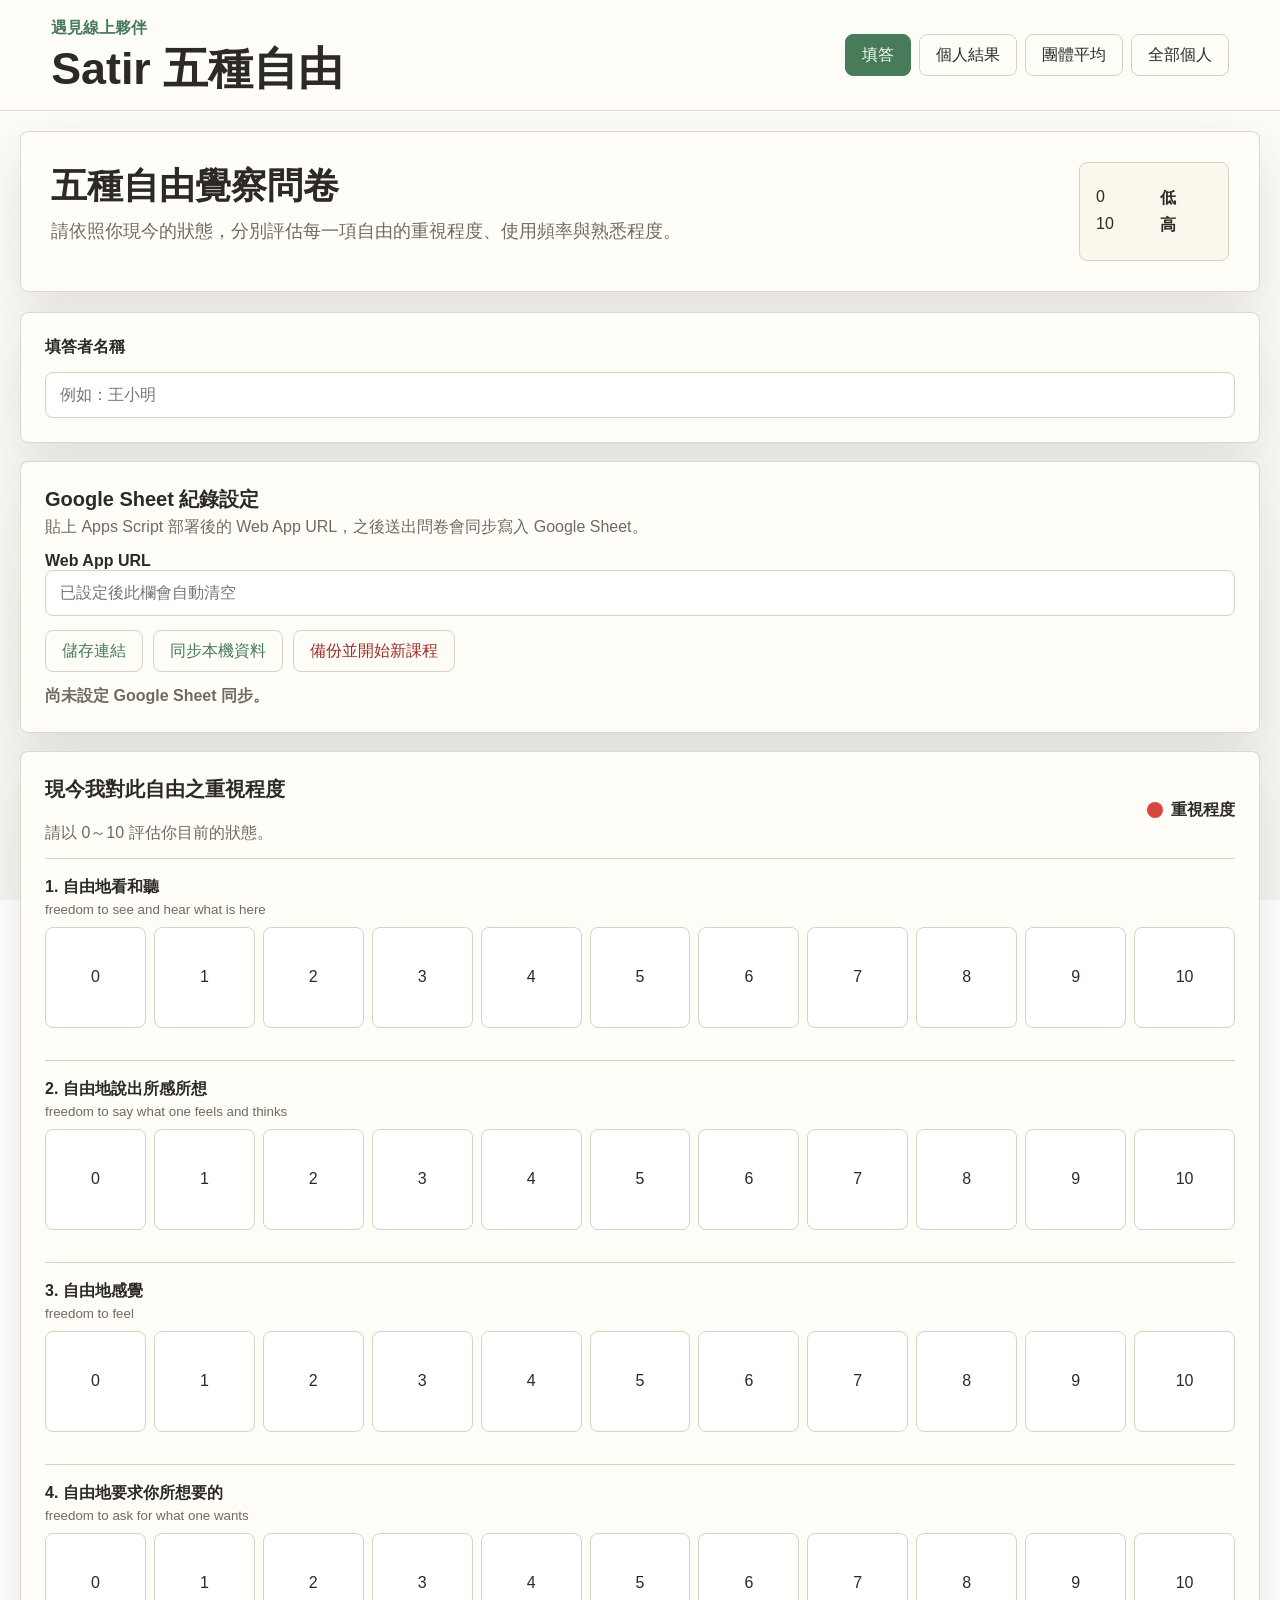
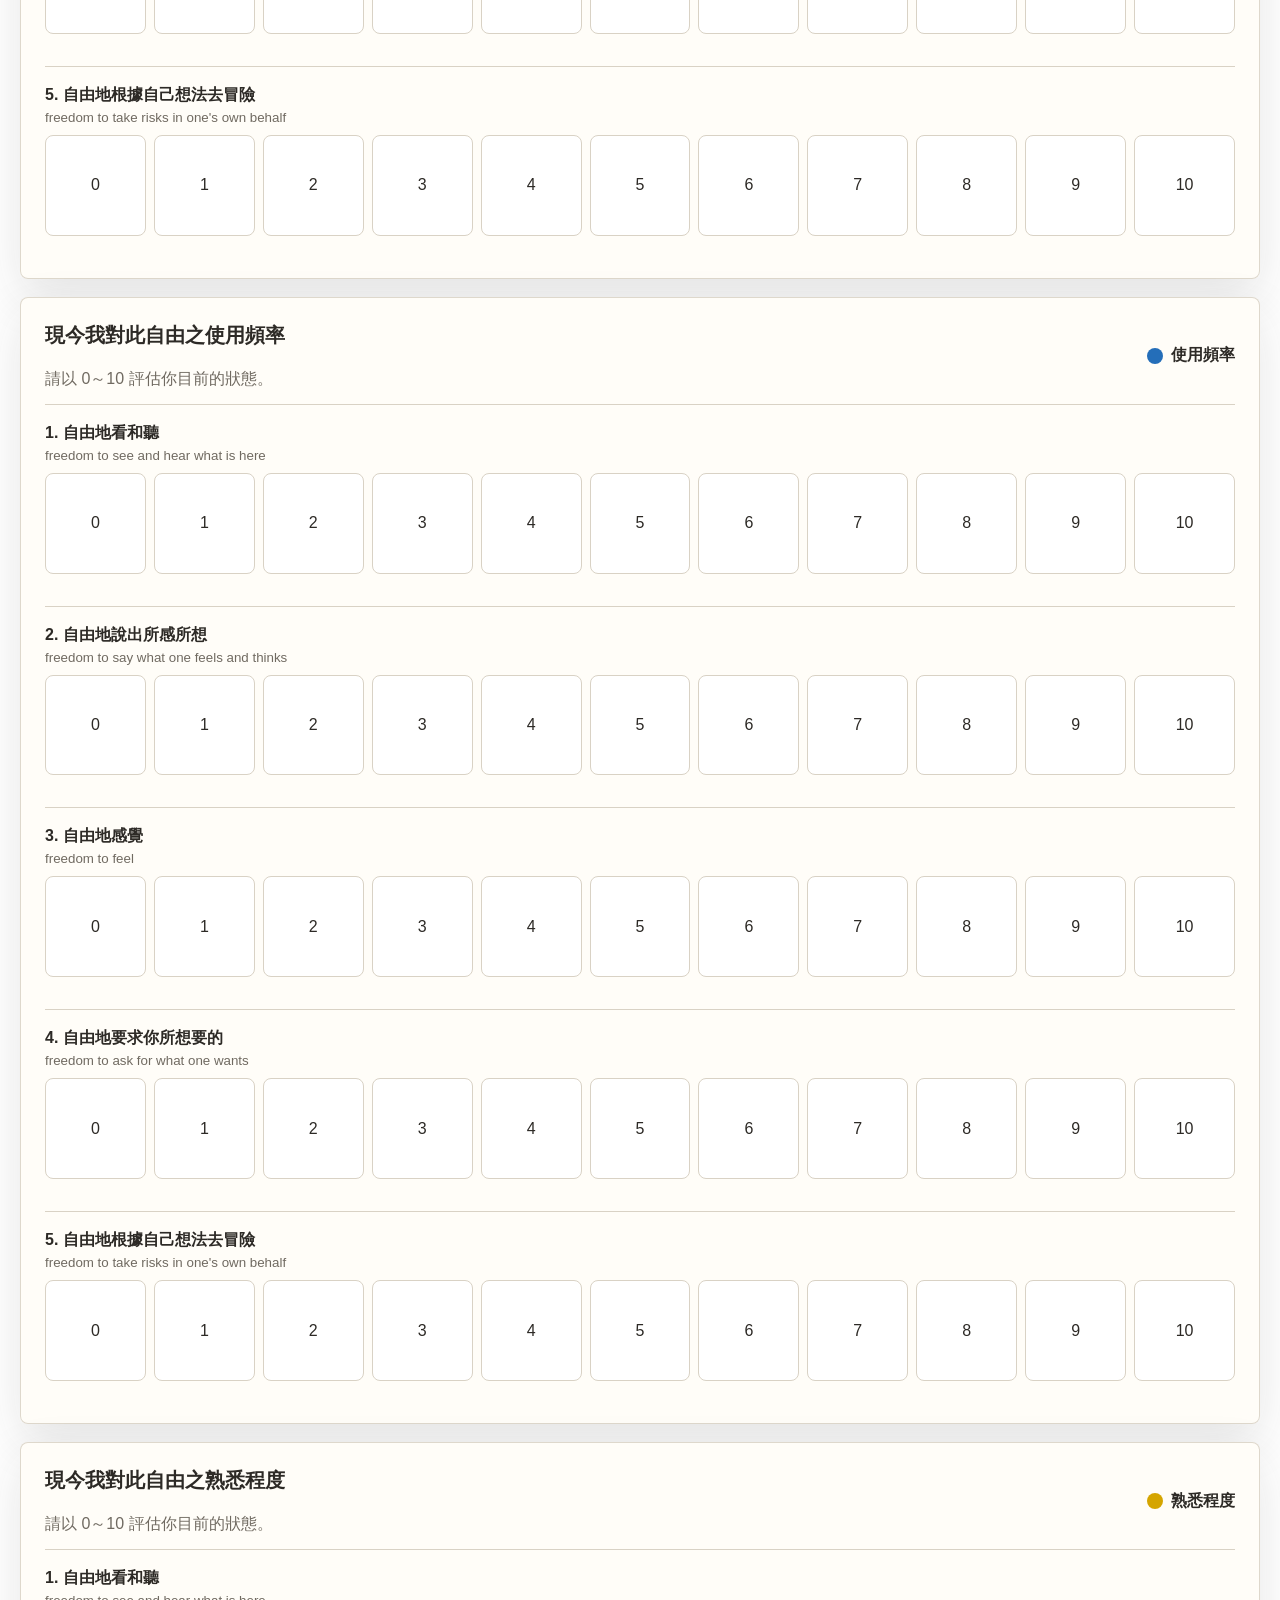
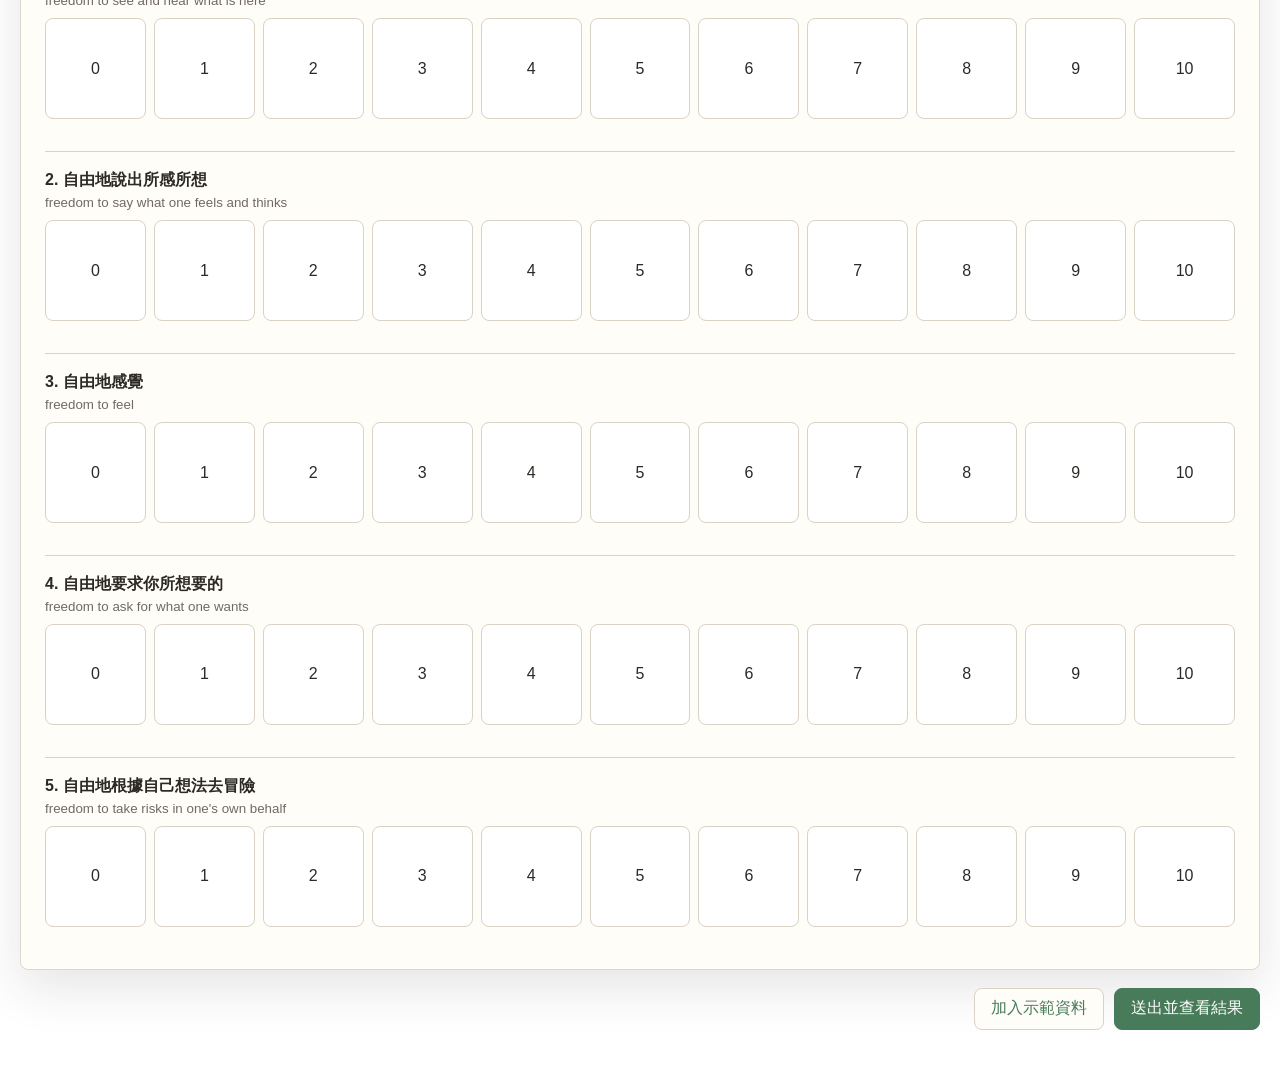
==== index.html @ ceb742ee "Add Satir five freedoms survey" ====
<!doctype html>
<html lang="zh-Hant">
<head>
  <meta charset="utf-8">
  <meta name="viewport" content="width=device-width, initial-scale=1">
  <title>Satir 五種自由</title>
  <link rel="stylesheet" href="styles.css">
</head>
<body>
  <header class="topbar">
    <div>
      <p class="audience">遇見線上夥伴</p>
      <h1>Satir 五種自由</h1>
    </div>
    <nav class="tabs" aria-label="結果檢視">
      <button class="tab active" data-view="form">填答</button>
      <button class="tab" data-view="personal">個人結果</button>
      <button class="tab" data-view="average">團體平均</button>
      <button class="tab" data-view="all">全部個人</button>
    </nav>
  </header>

  <main>
    <section id="formView" class="view active">
      <div class="intro">
        <div>
          <h2>五種自由覺察問卷</h2>
          <p>請依照你現今的狀態，分別評估每一項自由的重視程度、使用頻率與熟悉程度。</p>
        </div>
        <div class="scale-note">
          <span>0</span>
          <strong>低</strong>
          <span>10</span>
          <strong>高</strong>
        </div>
      </div>

      <form id="surveyForm" class="survey">
        <label class="name-field">
          <span>填答者名稱</span>
          <input id="respondentName" type="text" placeholder="例如：王小明" autocomplete="name" required>
        </label>

        <section class="sync-card">
          <div>
            <h3>Google Sheet 紀錄設定</h3>
            <p>貼上 Apps Script 部署後的 Web App URL，之後送出問卷會同步寫入 Google Sheet。</p>
          </div>
          <label>
            <span>Web App URL</span>
            <input id="gasEndpoint" type="url" placeholder="已設定後此欄會自動清空">
          </label>
          <div class="sync-actions">
            <button type="button" id="saveEndpointButton" class="secondary">儲存連結</button>
            <button type="button" id="syncAllButton" class="secondary">同步本機資料</button>
            <button type="button" id="archiveCourseButton" class="danger">備份並開始新課程</button>
          </div>
          <p id="syncStatus" class="sync-status">尚未設定 Google Sheet 同步。</p>
        </section>

        <div id="questionGroups" class="question-groups"></div>

        <div class="form-actions">
          <button type="button" id="demoButton" class="secondary">加入示範資料</button>
          <button type="submit" class="primary">送出並查看結果</button>
        </div>
      </form>
    </section>

    <section id="personalView" class="view">
      <div class="section-head">
        <div>
          <p class="eyebrow">個人結果</p>
          <h2>三種狀態的雷達圖</h2>
        </div>
        <select id="personSelect" aria-label="選擇填答者"></select>
      </div>
      <div class="result-layout">
        <article class="chart-panel large">
          <canvas id="personalChart" width="560" height="560"></canvas>
        </article>
        <article class="score-panel">
          <h3>分數明細</h3>
          <div id="personalScores"></div>
        </article>
      </div>
    </section>

    <section id="averageView" class="view">
      <div class="section-head">
        <div>
          <p class="eyebrow">團體平均</p>
          <h2>所有填答者的平均樣貌</h2>
        </div>
        <p id="averageCount" class="count-text"></p>
      </div>
      <div class="result-layout">
        <article class="chart-panel large">
          <canvas id="averageChart" width="560" height="560"></canvas>
        </article>
        <article class="score-panel">
          <h3>平均分數</h3>
          <div id="averageScores"></div>
        </article>
      </div>
    </section>

    <section id="allView" class="view">
      <div class="section-head">
        <div>
          <p class="eyebrow">全部個人</p>
          <h2>每位夥伴一列，三種狀態分開呈現</h2>
        </div>
        <button id="clearButton" class="danger">清除本機資料</button>
      </div>
      <div id="allPeople" class="people-grid"></div>
    </section>
  </main>

  <script src="app.js"></script>
</body>
</html>
---- styles.css ----
:root {
  --bg: #f6f4ef;
  --paper: #fffdf8;
  --ink: #2d2a26;
  --muted: #706a61;
  --line: #d9d2c5;
  --red: #d7473f;
  --blue: #246eb9;
  --yellow: #d5a500;
  --green: #477b5a;
  --shadow: 0 18px 50px rgba(45, 42, 38, 0.12);
}

* {
  box-sizing: border-box;
}

body {
  margin: 0;
  min-height: 100vh;
  color: var(--ink);
  background:
    linear-gradient(180deg, rgba(255, 253, 248, 0.86), rgba(246, 244, 239, 0.96)),
    url("https://images.unsplash.com/photo-1497366754035-f200968a6e72?auto=format&fit=crop&w=1800&q=80");
  background-size: cover;
  background-attachment: fixed;
  font-family: "Microsoft JhengHei", "Noto Sans TC", Arial, sans-serif;
}

.topbar {
  display: flex;
  align-items: center;
  justify-content: space-between;
  gap: 24px;
  padding: 18px clamp(18px, 4vw, 56px);
  border-bottom: 1px solid rgba(217, 210, 197, 0.82);
  background: rgba(255, 253, 248, 0.9);
  backdrop-filter: blur(16px);
  position: sticky;
  top: 0;
  z-index: 20;
}

.audience,
.eyebrow {
  margin: 0 0 6px;
  color: var(--green);
  font-weight: 700;
  letter-spacing: 0;
}

h1,
h2,
h3,
p {
  margin-top: 0;
}

h1 {
  margin-bottom: 0;
  font-size: clamp(30px, 3.5vw, 46px);
  line-height: 1.05;
}

h2 {
  margin-bottom: 8px;
  font-size: clamp(24px, 3vw, 36px);
}

h3 {
  font-size: 20px;
}

.tabs {
  display: flex;
  flex-wrap: wrap;
  gap: 8px;
  justify-content: flex-end;
}

button,
select,
input {
  font: inherit;
}

.tab,
.primary,
.secondary,
.danger {
  border: 1px solid var(--line);
  border-radius: 8px;
  min-height: 42px;
  padding: 0 16px;
  color: var(--ink);
  background: var(--paper);
  cursor: pointer;
}

.tab.active,
.primary {
  border-color: var(--green);
  color: #fff;
  background: var(--green);
}

.secondary {
  color: var(--green);
}

.danger {
  color: #9d2f2a;
}

main {
  width: min(1240px, calc(100% - 24px));
  margin: 20px auto 56px;
}

.view {
  display: none;
}

.view.active {
  display: block;
}

.intro,
.section-head,
.result-layout,
.person-row {
  background: rgba(255, 253, 248, 0.94);
  box-shadow: var(--shadow);
}

.intro {
  display: flex;
  justify-content: space-between;
  gap: 24px;
  padding: 30px;
  border: 1px solid rgba(217, 210, 197, 0.85);
  border-radius: 8px;
}

.intro p {
  color: var(--muted);
  font-size: 18px;
}

.scale-note {
  display: grid;
  grid-template-columns: auto auto;
  align-content: center;
  gap: 6px 10px;
  min-width: 150px;
  padding: 16px;
  border: 1px solid var(--line);
  border-radius: 8px;
  background: #fbf7ec;
}

.survey,
.question-groups {
  display: grid;
  gap: 18px;
}

.survey {
  margin-top: 20px;
}

.name-field,
.sync-card,
.group-card {
  display: grid;
  gap: 14px;
  padding: 24px;
  border: 1px solid rgba(217, 210, 197, 0.85);
  border-radius: 8px;
  background: rgba(255, 253, 248, 0.96);
  box-shadow: var(--shadow);
}

.name-field span,
.sync-card label span,
.question-title,
.scale-label {
  font-weight: 700;
}

.name-field input,
.sync-card input,
select {
  width: 100%;
  border: 1px solid var(--line);
  border-radius: 8px;
  min-height: 46px;
  padding: 0 14px;
  background: #fff;
}

.sync-card {
  grid-template-columns: 1fr;
}

.sync-card h3 {
  margin-bottom: 4px;
}

.sync-card p {
  margin-bottom: 0;
  color: var(--muted);
}

.sync-actions {
  display: flex;
  flex-wrap: wrap;
  gap: 10px;
}

.sync-status {
  min-height: 22px;
  font-weight: 700;
}

.sync-status.ok {
  color: var(--green);
}

.sync-status.warn {
  color: #9d2f2a;
}

.group-head {
  display: flex;
  align-items: center;
  justify-content: space-between;
  gap: 16px;
}

.group-head p {
  margin-bottom: 0;
  color: var(--muted);
}

.legend-pill {
  display: inline-flex;
  align-items: center;
  gap: 8px;
  white-space: nowrap;
  font-weight: 700;
}

.legend-pill::before {
  content: "";
  width: 16px;
  height: 16px;
  border-radius: 999px;
  background: var(--legend);
}

.question {
  display: grid;
  gap: 10px;
  padding: 18px 0;
  border-top: 1px solid var(--line);
}

.question-title small {
  display: block;
  margin-top: 4px;
  color: var(--muted);
  font-weight: 400;
}

.rating {
  display: grid;
  grid-template-columns: repeat(11, minmax(38px, 1fr));
  gap: 8px;
}

.rating input {
  position: absolute;
  opacity: 0;
  pointer-events: none;
}

.rating label {
  display: grid;
  place-items: center;
  aspect-ratio: 1;
  border: 1px solid var(--line);
  border-radius: 8px;
  background: #fff;
  cursor: pointer;
  transition: transform 120ms ease, border-color 120ms ease, background 120ms ease;
}

.rating label:hover {
  transform: translateY(-1px);
  border-color: var(--accent);
}

.rating input:checked + label {
  border-color: var(--accent);
  color: #fff;
  background: var(--accent);
}

.form-actions {
  display: flex;
  justify-content: flex-end;
  gap: 10px;
}

.section-head {
  display: flex;
  align-items: end;
  justify-content: space-between;
  gap: 20px;
  padding: 18px 22px;
  border: 1px solid rgba(217, 210, 197, 0.85);
  border-radius: 8px;
  margin-bottom: 20px;
}

.section-head select {
  max-width: 260px;
}

.count-text {
  color: var(--muted);
  font-weight: 700;
}

.result-layout {
  display: grid;
  grid-template-columns: minmax(420px, 0.92fr) minmax(560px, 1.08fr);
  gap: 20px;
  padding: 24px;
  border: 1px solid rgba(217, 210, 197, 0.85);
  border-radius: 8px;
}

.chart-panel,
.score-panel,
.mini-chart {
  border: 1px solid var(--line);
  border-radius: 8px;
  background: #fff;
}

.chart-panel {
  display: grid;
  place-items: center;
  min-height: 500px;
  padding: 14px;
}

canvas {
  display: block;
  width: 100%;
  max-width: 540px;
  height: auto;
}

.score-panel {
  padding: 20px;
  overflow: visible;
}

.score-panel > div {
  overflow-x: visible;
}

.score-table {
  width: 100%;
  min-width: 0;
  border-collapse: collapse;
  table-layout: fixed;
}

.score-table th,
.score-table td {
  padding: 10px 8px;
  border-bottom: 1px solid var(--line);
  text-align: right;
}

.score-table th:first-child,
.score-table td:first-child {
  text-align: left;
  width: 43%;
}

.score-table th:not(:first-child),
.score-table td:not(:first-child) {
  width: 19%;
}

.score-heading {
  color: var(--heading-color);
  white-space: nowrap;
  font-size: 17px;
  letter-spacing: 0;
}

.people-grid {
  display: grid;
  gap: 10px;
}

.person-row {
  display: grid;
  grid-template-columns: 170px repeat(2, minmax(230px, 1fr));
  grid-template-rows: repeat(2, auto);
  gap: 10px;
  align-items: stretch;
  padding: 12px;
  border: 1px solid rgba(217, 210, 197, 0.85);
  border-radius: 8px;
  overflow-x: auto;
}

.person-name {
  display: grid;
  align-content: center;
  grid-row: 1 / span 2;
  min-width: 140px;
  font-weight: 800;
  font-size: 21px;
}

.mini-chart {
  display: grid;
  gap: 4px;
  min-width: 0;
  padding: 9px;
  align-self: stretch;
}

.mini-chart h3 {
  display: flex;
  align-items: center;
  gap: 8px;
  margin-bottom: 0;
  font-size: 15px;
}

.mini-chart h3::before {
  content: "";
  width: 12px;
  height: 12px;
  border-radius: 999px;
  background: var(--mini-color);
}

.mini-chart canvas {
  width: 100%;
  max-width: 245px;
  justify-self: center;
}

.empty {
  padding: 34px;
  border: 1px dashed var(--line);
  border-radius: 8px;
  color: var(--muted);
  background: rgba(255, 253, 248, 0.9);
  text-align: center;
}

@media (max-width: 920px) {
  .topbar,
  .intro,
  .section-head,
  .result-layout {
    display: grid;
  }

  .result-layout {
    grid-template-columns: 1fr;
  }

  .person-row {
    grid-template-columns: 160px repeat(2, minmax(240px, 1fr));
  }
}

@media (max-height: 820px) and (min-width: 1000px) {
  .topbar {
    padding-top: 12px;
    padding-bottom: 12px;
  }

  .audience,
  .eyebrow {
    margin-bottom: 3px;
  }

  h1 {
    font-size: 42px;
  }

  h2 {
    font-size: 30px;
  }

  main {
    margin-top: 14px;
  }

  .section-head {
    margin-bottom: 12px;
    padding: 14px 20px;
  }

  .person-row {
    grid-template-columns: 150px repeat(2, minmax(220px, 1fr));
    gap: 8px;
    padding: 10px;
  }

  .person-name {
    font-size: 20px;
  }

  .mini-chart {
    padding: 8px;
  }

  .mini-chart canvas {
    max-width: 232px;
  }
}

@media (max-width: 680px) {
  main {
    width: min(100% - 20px, 1240px);
    margin-top: 18px;
  }

  .topbar {
    position: static;
    padding: 22px 16px;
  }

  .tabs {
    justify-content: start;
  }

  .rating {
    grid-template-columns: repeat(6, minmax(38px, 1fr));
  }

  .form-actions {
    display: grid;
  }

  .chart-panel {
    min-height: auto;
  }

  .person-row {
    grid-template-columns: 1fr;
    grid-template-rows: auto;
  }

  .person-name {
    grid-row: auto;
  }
}
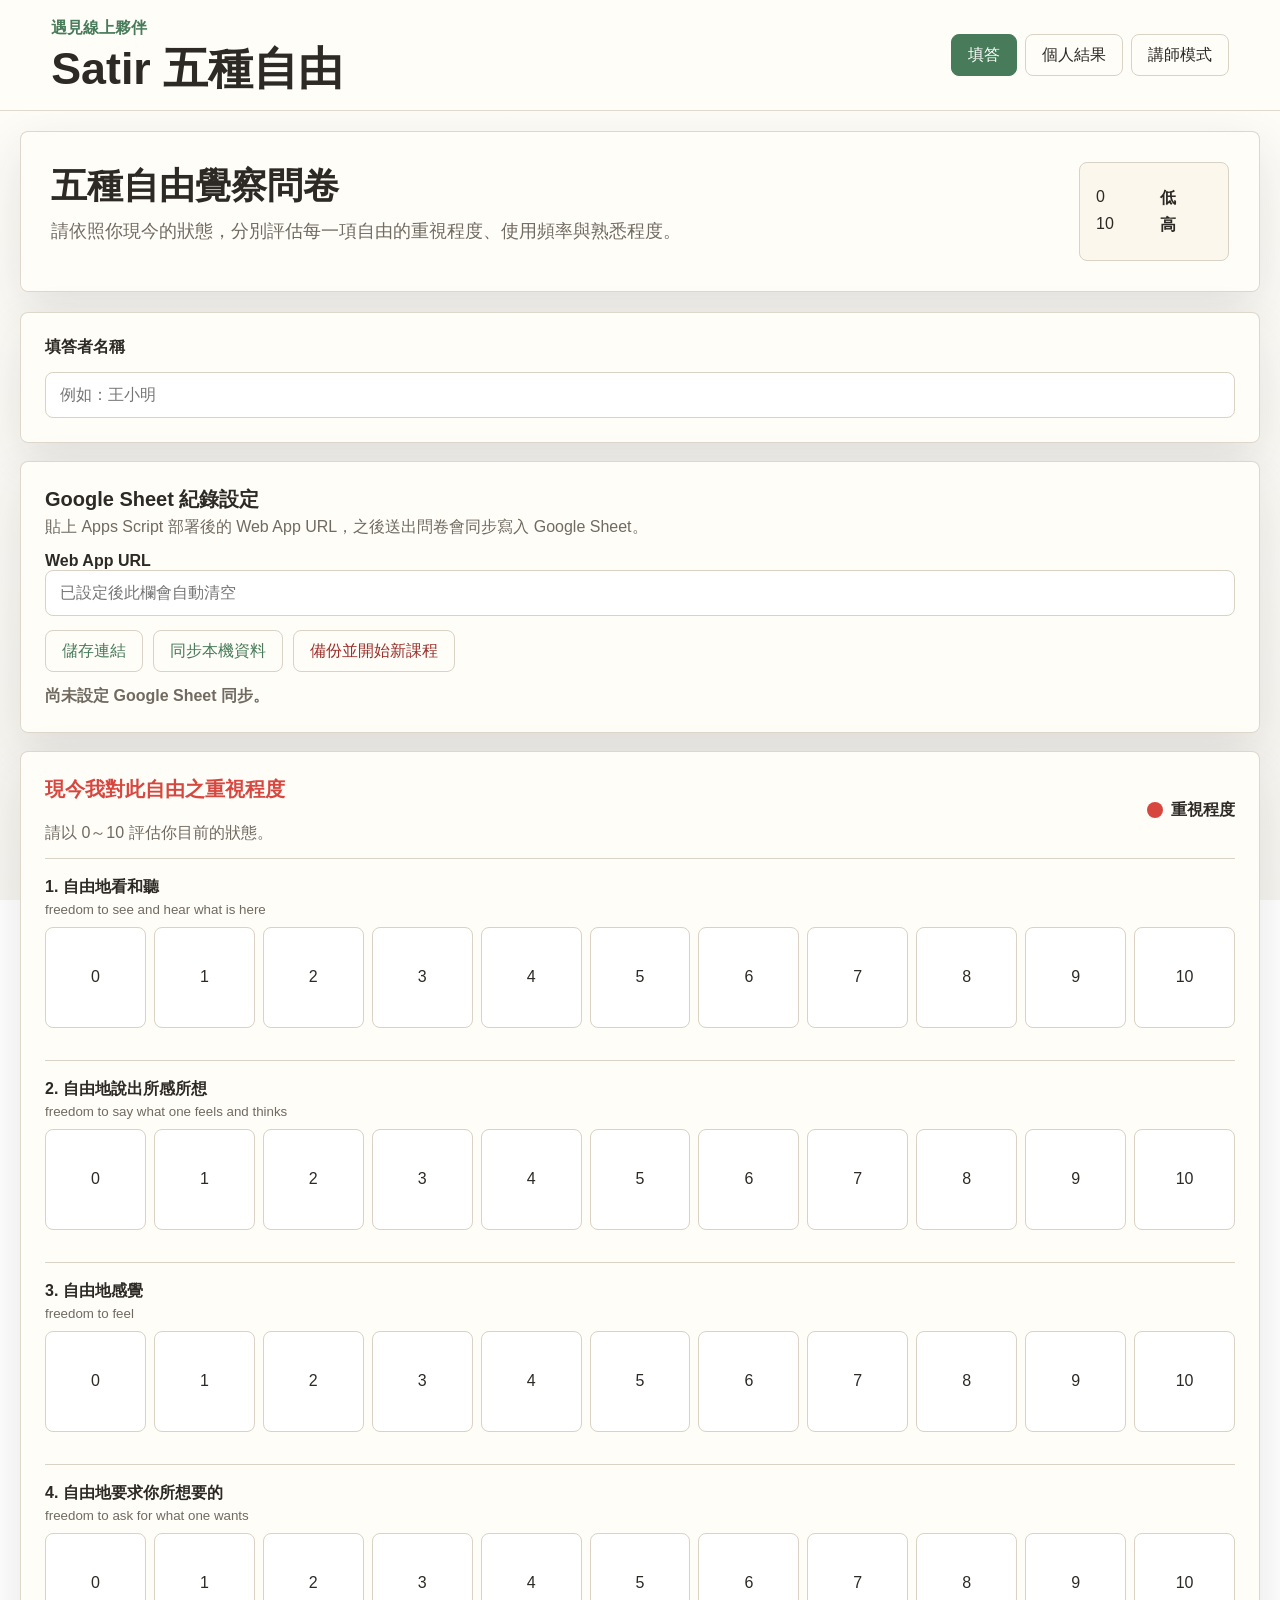
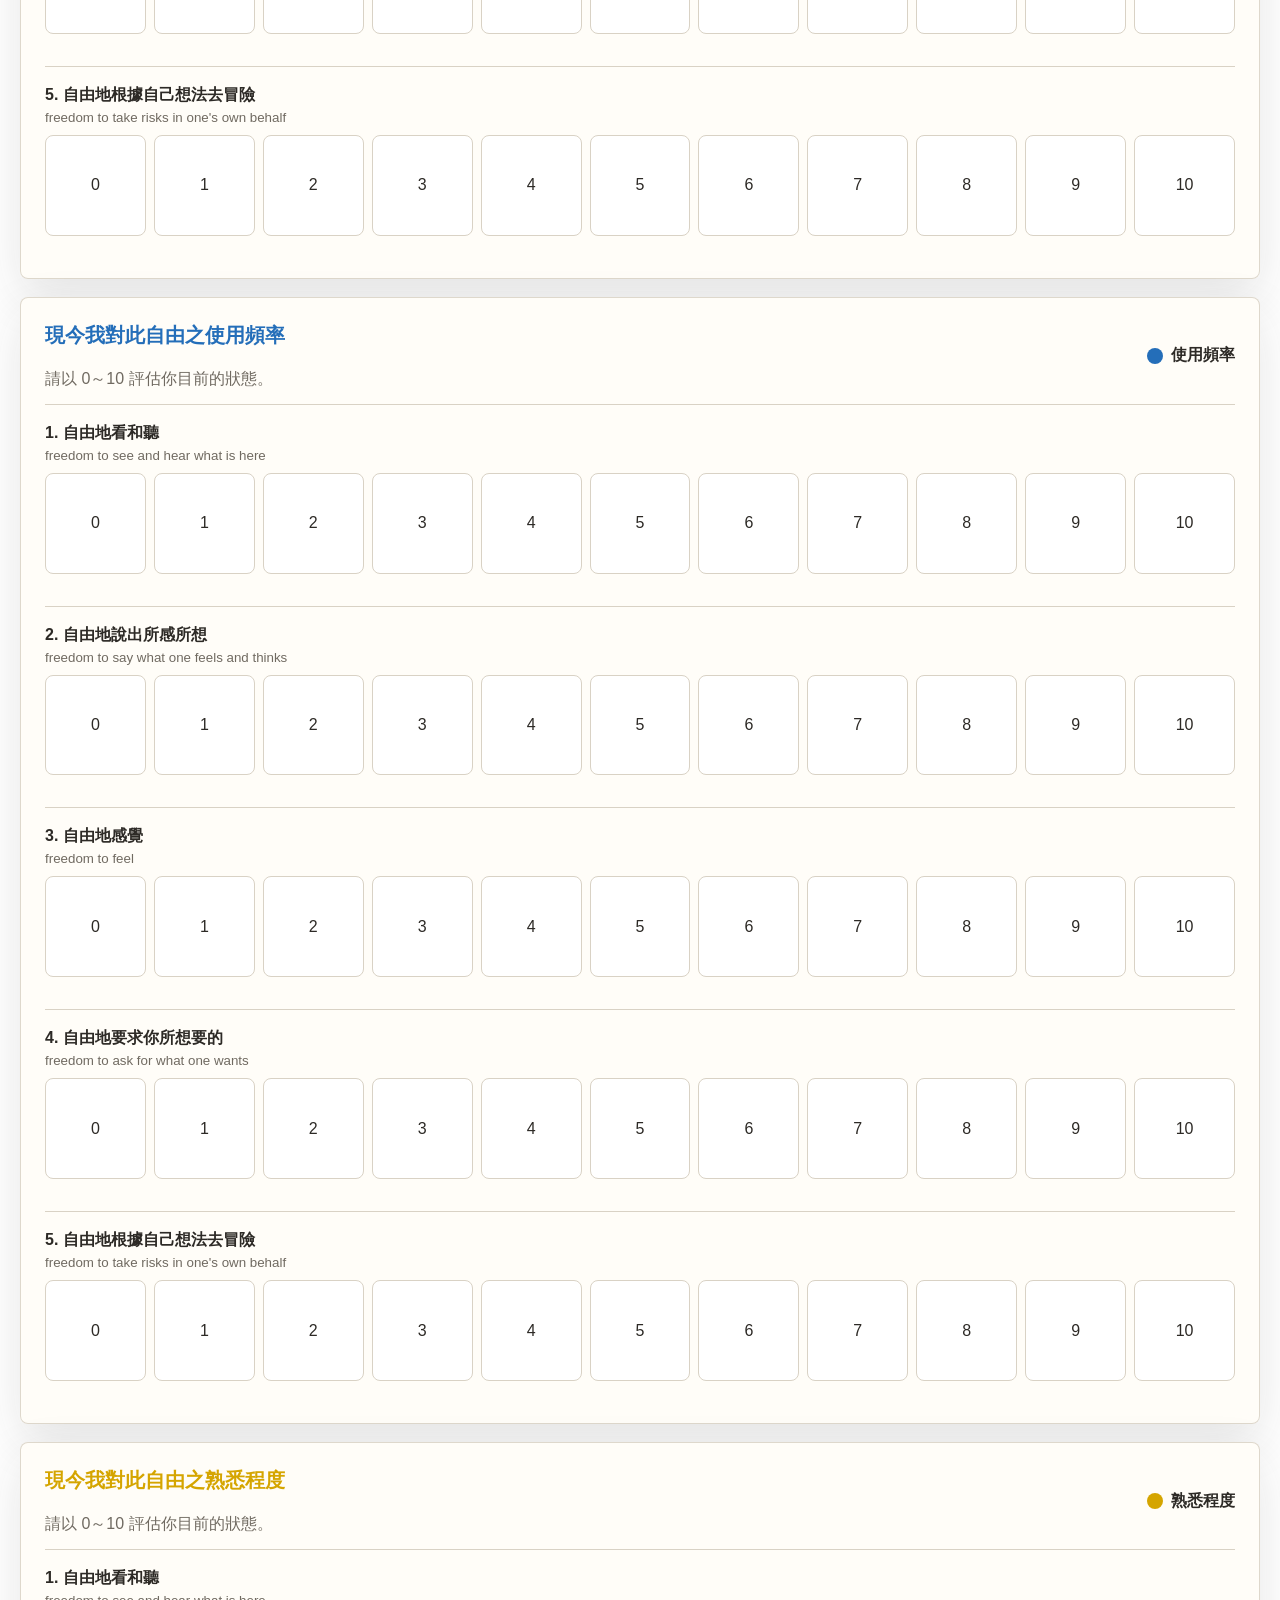
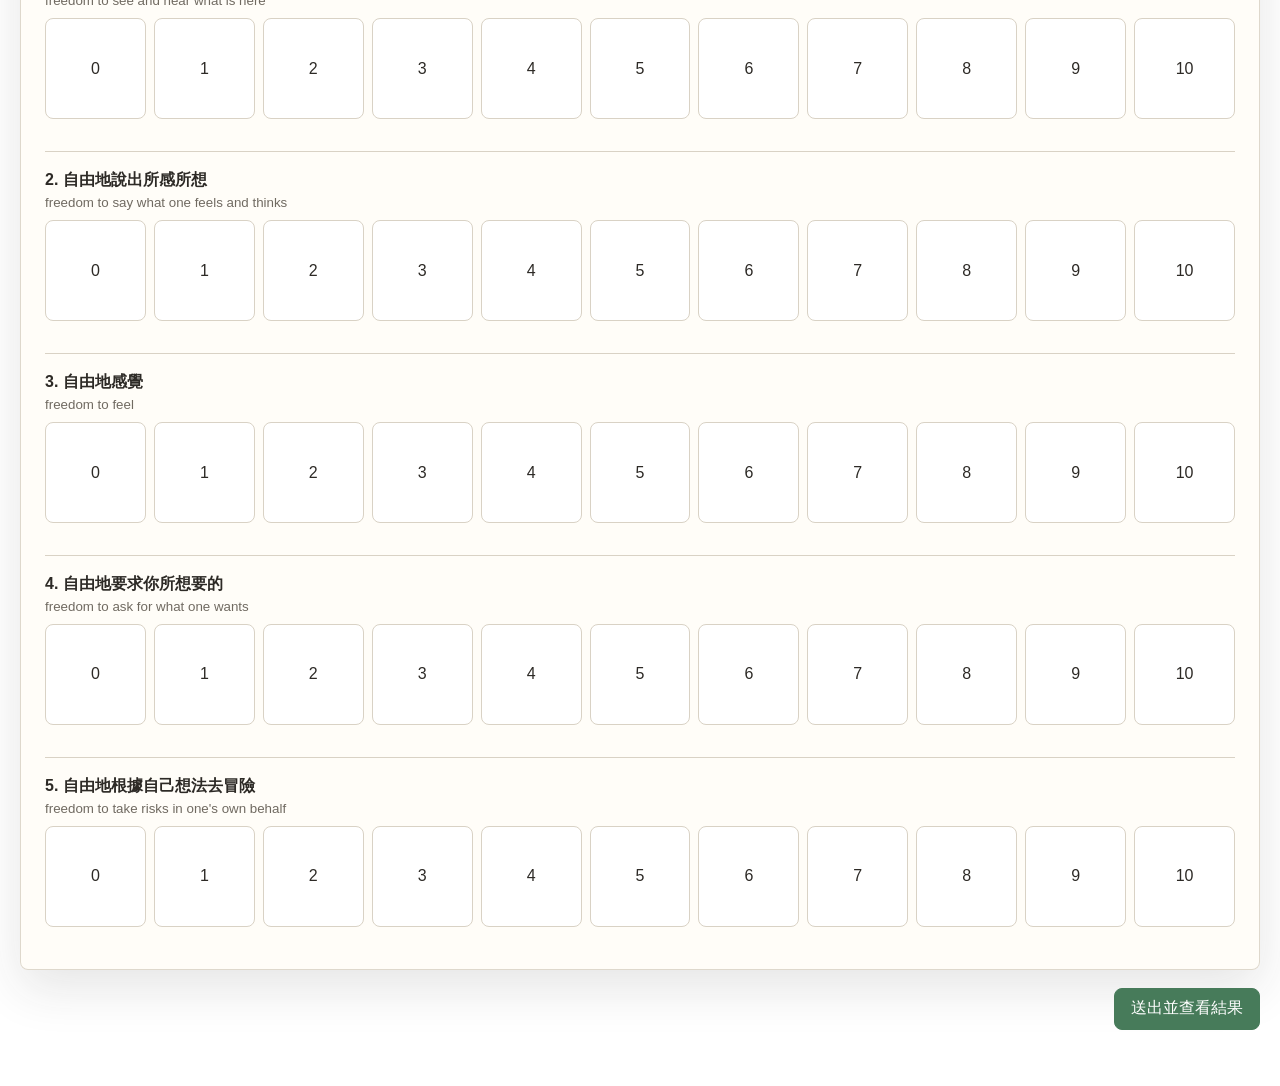
==== commit 3f1b0506: "Add instructor mode for group results" ====
--- a/index.html
+++ b/index.html
@@ -15,8 +15,9 @@
     <nav class="tabs" aria-label="結果檢視">
       <button class="tab active" data-view="form">填答</button>
       <button class="tab" data-view="personal">個人結果</button>
-      <button class="tab" data-view="average">團體平均</button>
-      <button class="tab" data-view="all">全部個人</button>
+      <button class="tab instructor-only" data-view="average">團體平均</button>
+      <button class="tab instructor-only" data-view="all">全部個人</button>
+      <button class="tab" id="instructorModeButton" type="button">講師模式</button>
     </nav>
   </header>
 
@@ -41,7 +42,7 @@
           <input id="respondentName" type="text" placeholder="例如：王小明" autocomplete="name" required>
         </label>
 
-        <section class="sync-card">
+        <section class="sync-card instructor-only">
           <div>
             <h3>Google Sheet 紀錄設定</h3>
             <p>貼上 Apps Script 部署後的 Web App URL，之後送出問卷會同步寫入 Google Sheet。</p>
@@ -61,7 +62,7 @@
         <div id="questionGroups" class="question-groups"></div>
 
         <div class="form-actions">
-          <button type="button" id="demoButton" class="secondary">加入示範資料</button>
+          <button type="button" id="demoButton" class="secondary instructor-only">加入示範資料</button>
           <button type="submit" class="primary">送出並查看結果</button>
         </div>
       </form>
--- a/styles.css
+++ b/styles.css
@@ -104,6 +104,22 @@
   background: var(--green);
 }
 
+.instructor-only {
+  display: none;
+}
+
+body.instructor-mode .instructor-only {
+  display: initial;
+}
+
+body.instructor-mode .sync-card.instructor-only {
+  display: grid;
+}
+
+body:not(.instructor-mode) #personSelect {
+  display: none;
+}
+
 .secondary {
   color: var(--green);
 }
@@ -238,6 +254,10 @@
   gap: 16px;
 }
 
+.group-head h3 {
+  color: var(--accent);
+}
+
 .group-head p {
   margin-bottom: 0;
   color: var(--muted);
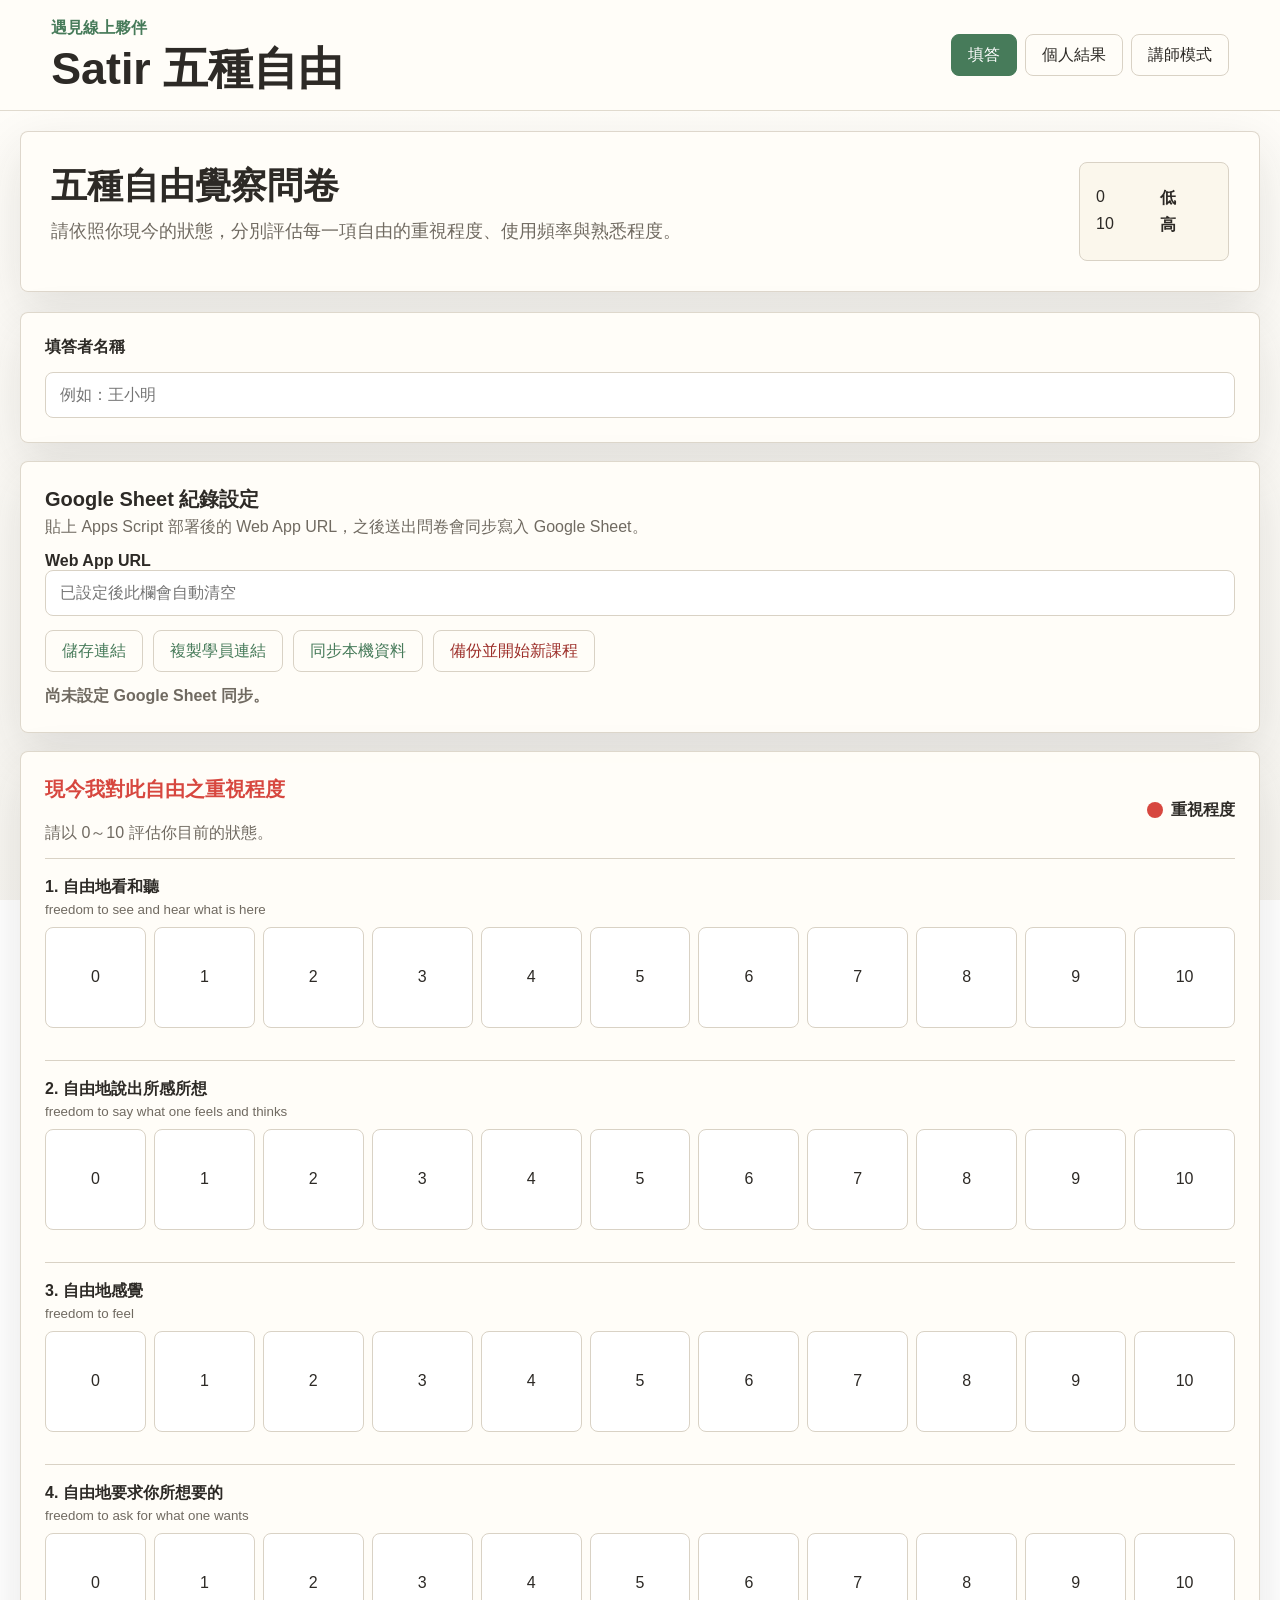
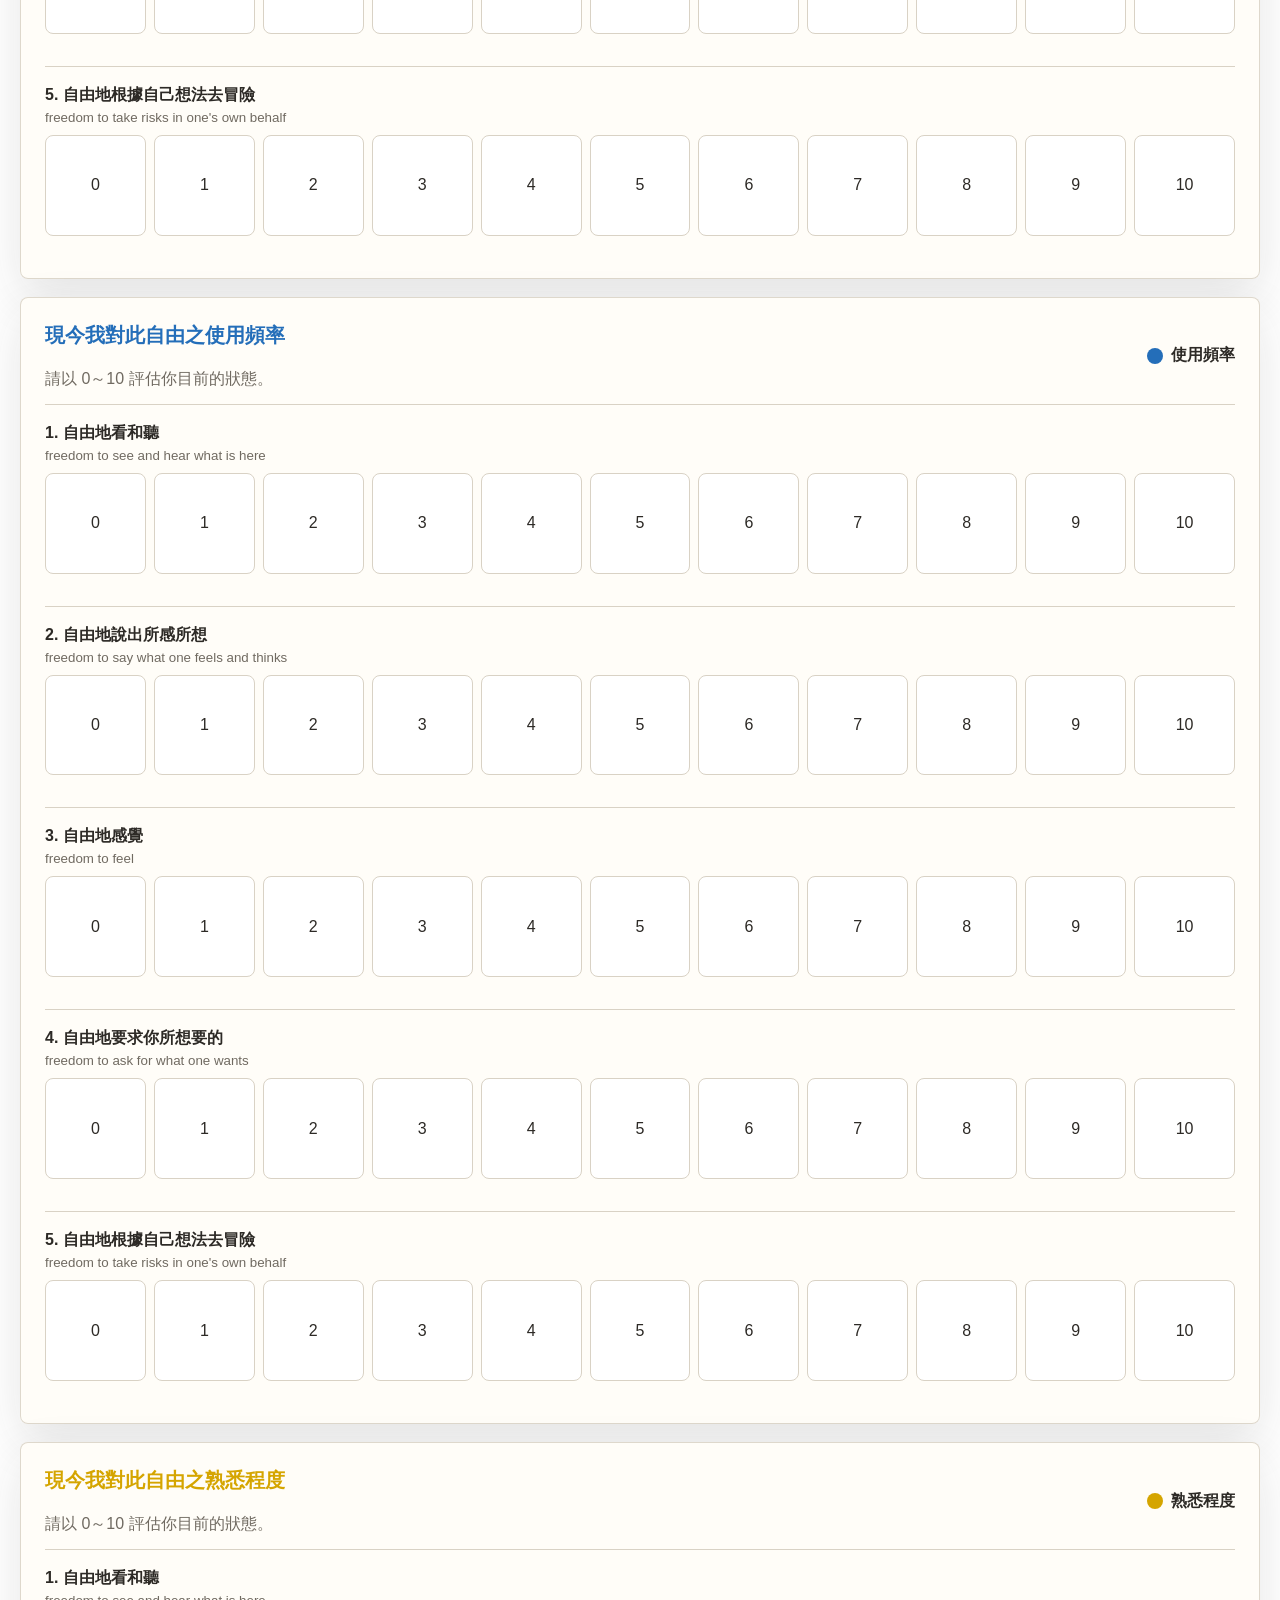
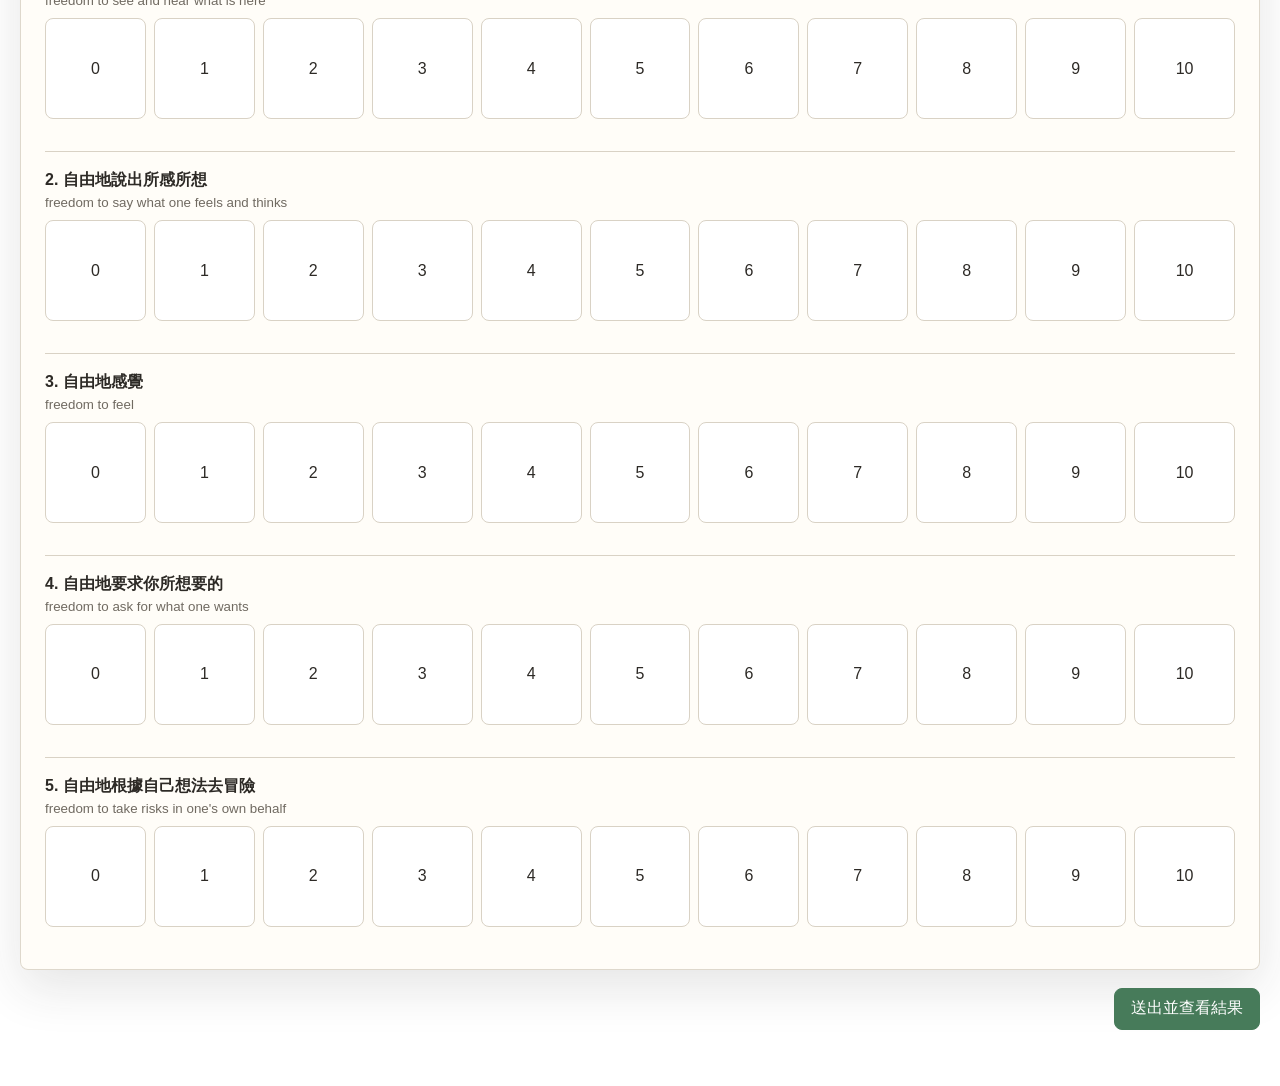
==== commit 0e937325: "Add student link with sheet endpoint" ====
--- a/index.html
+++ b/index.html
@@ -53,6 +53,7 @@
           </label>
           <div class="sync-actions">
             <button type="button" id="saveEndpointButton" class="secondary">儲存連結</button>
+            <button type="button" id="copyStudentLinkButton" class="secondary">複製學員連結</button>
             <button type="button" id="syncAllButton" class="secondary">同步本機資料</button>
             <button type="button" id="archiveCourseButton" class="danger">備份並開始新課程</button>
           </div>
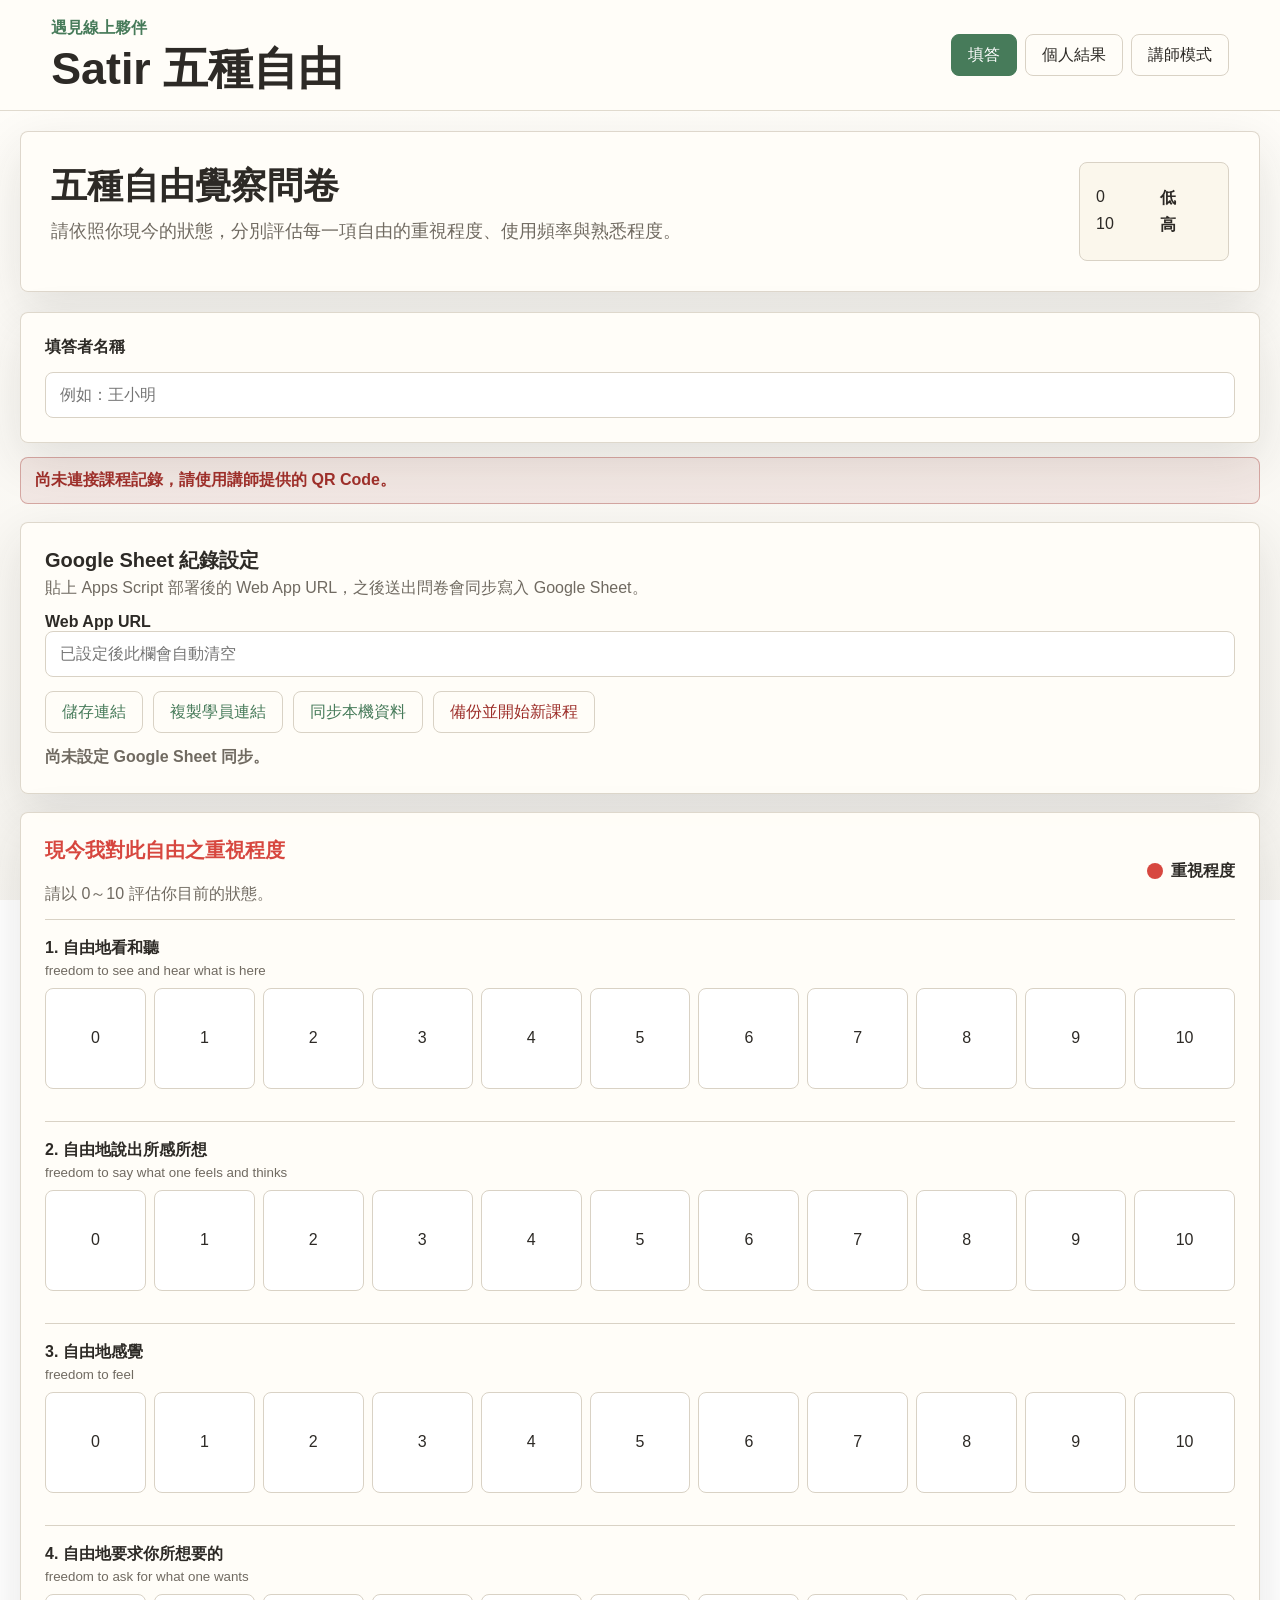
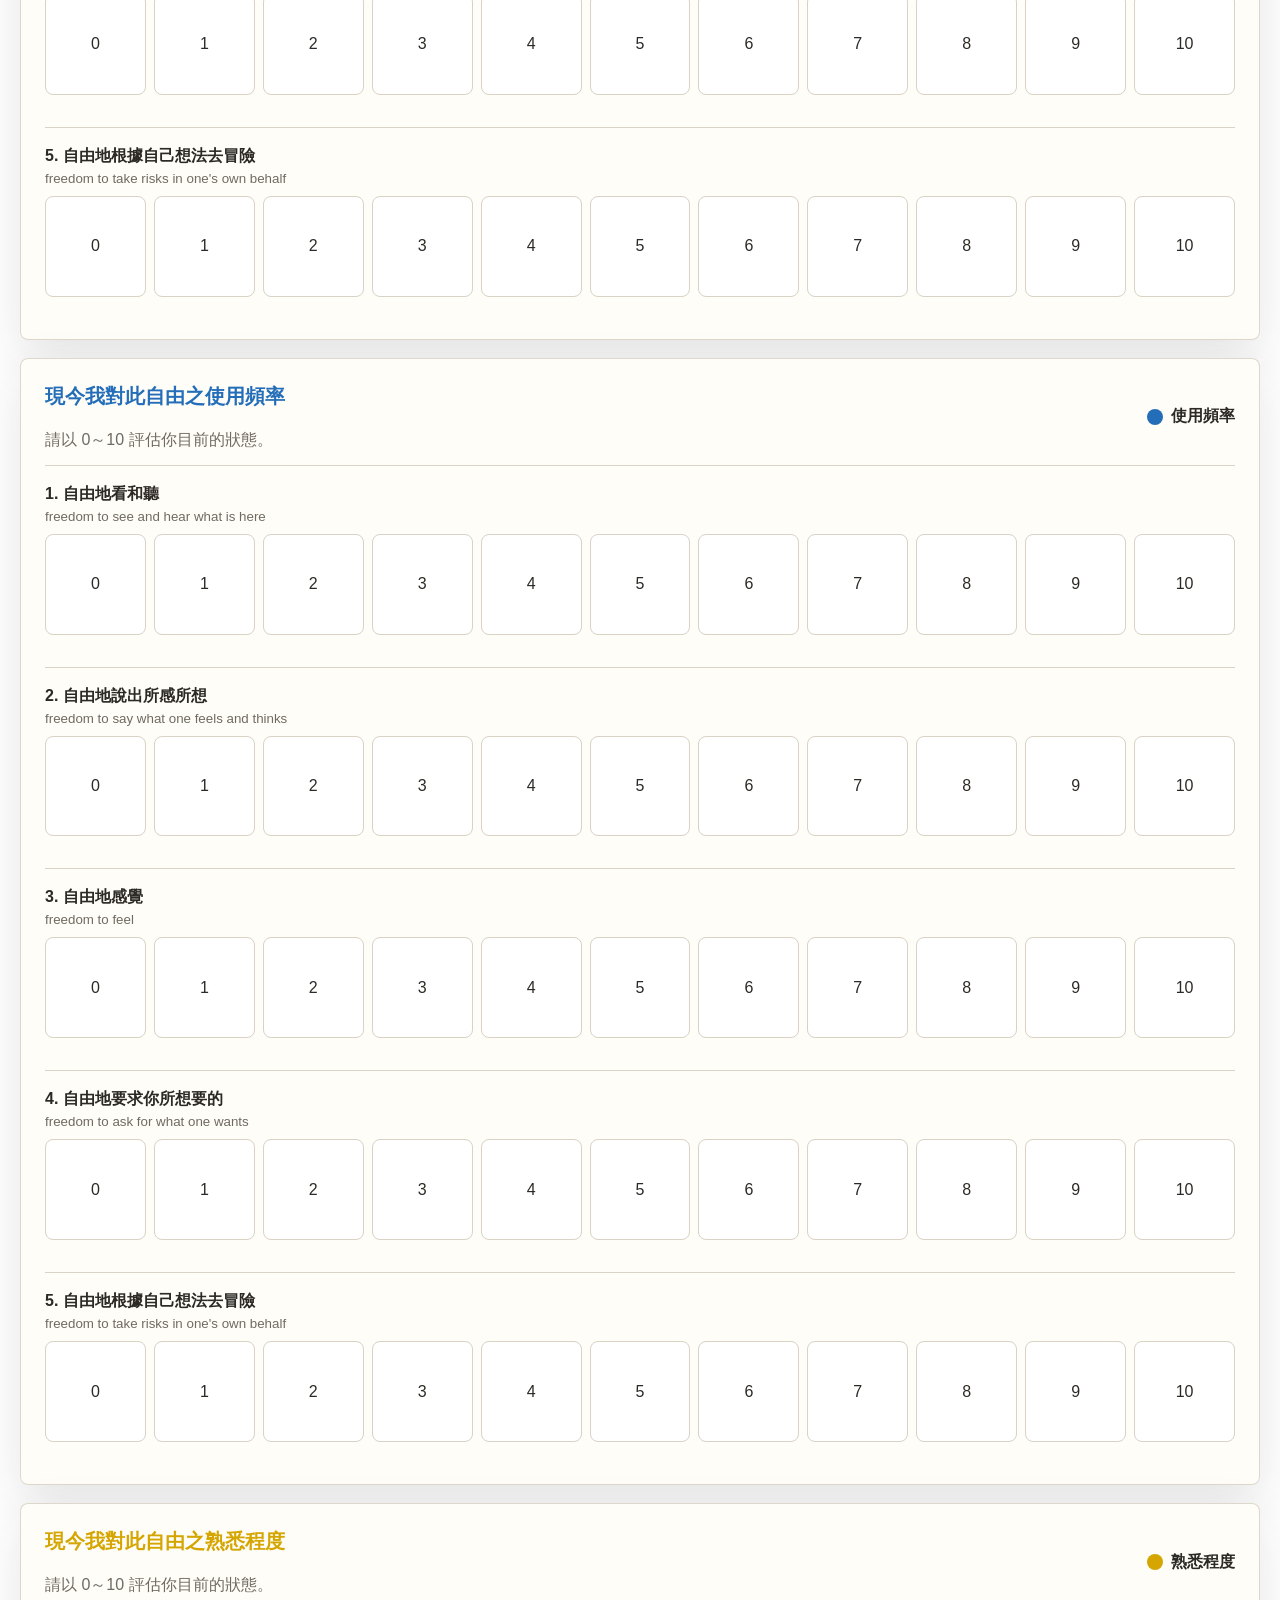
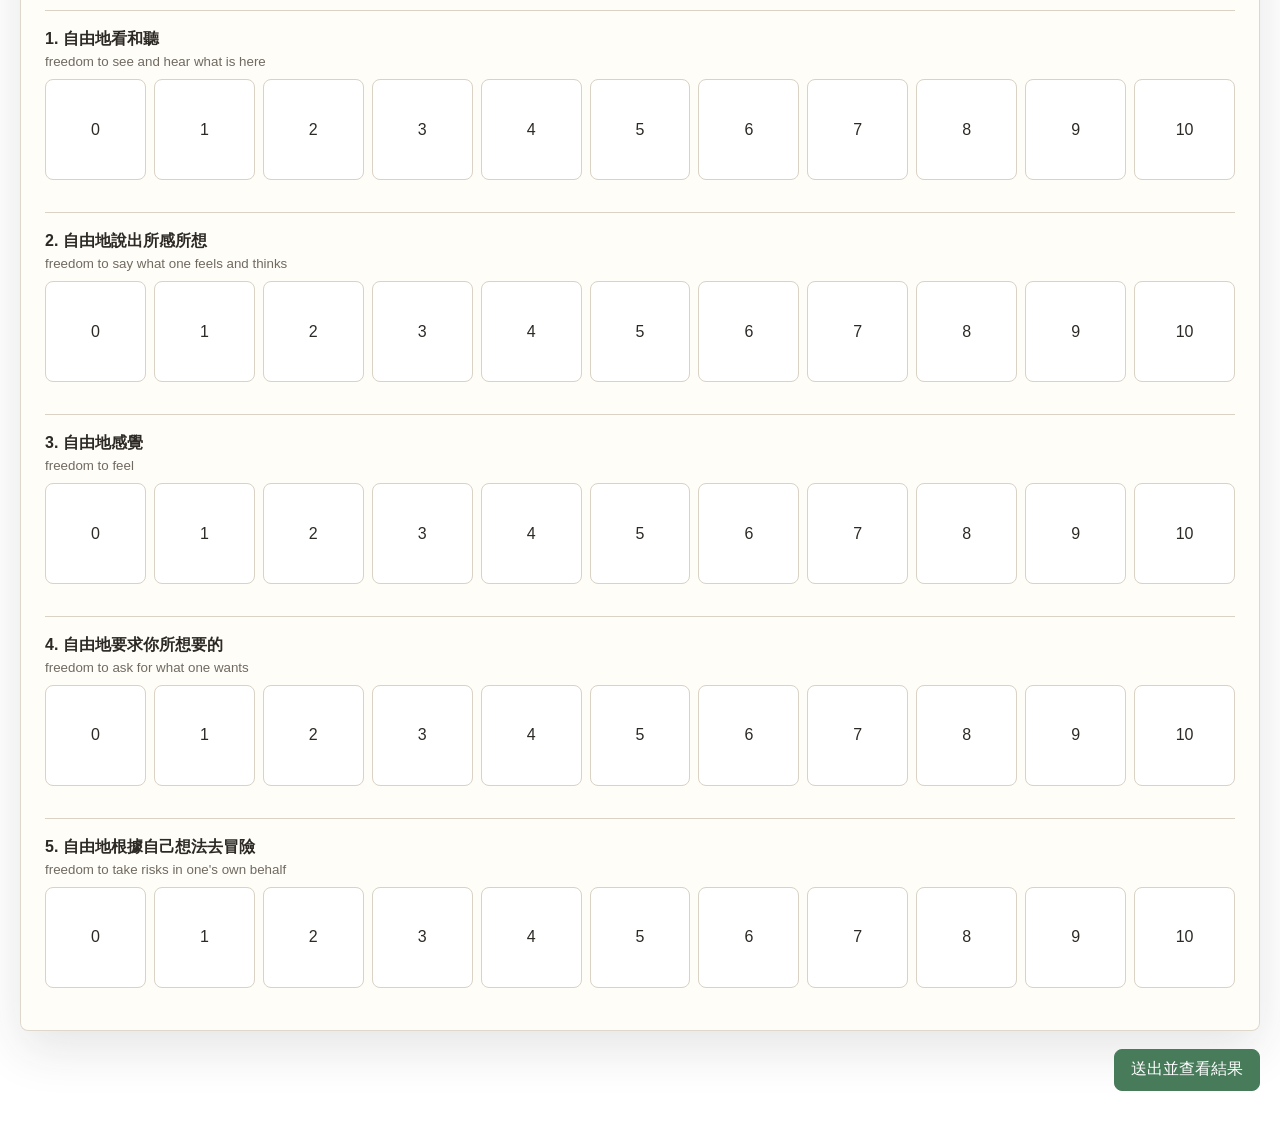
==== commit d555b5ed: "Harden student sheet endpoint setup" ====
--- a/index.html
+++ b/index.html
@@ -41,6 +41,7 @@
           <span>填答者名稱</span>
           <input id="respondentName" type="text" placeholder="例如：王小明" autocomplete="name" required>
         </label>
+        <p id="studentSyncStatus" class="student-sync-status">正在檢查課程記錄連線...</p>
 
         <section class="sync-card instructor-only">
           <div>
--- a/styles.css
+++ b/styles.css
@@ -247,6 +247,28 @@
   color: #9d2f2a;
 }
 
+.student-sync-status {
+  margin: -4px 0 0;
+  padding: 12px 14px;
+  border: 1px solid var(--line);
+  border-radius: 8px;
+  color: var(--muted);
+  background: #fbf7ec;
+  font-weight: 700;
+}
+
+.student-sync-status.ok {
+  border-color: rgba(71, 123, 90, 0.35);
+  color: var(--green);
+  background: rgba(71, 123, 90, 0.08);
+}
+
+.student-sync-status.warn {
+  border-color: rgba(157, 47, 42, 0.35);
+  color: #9d2f2a;
+  background: rgba(157, 47, 42, 0.08);
+}
+
 .group-head {
   display: flex;
   align-items: center;
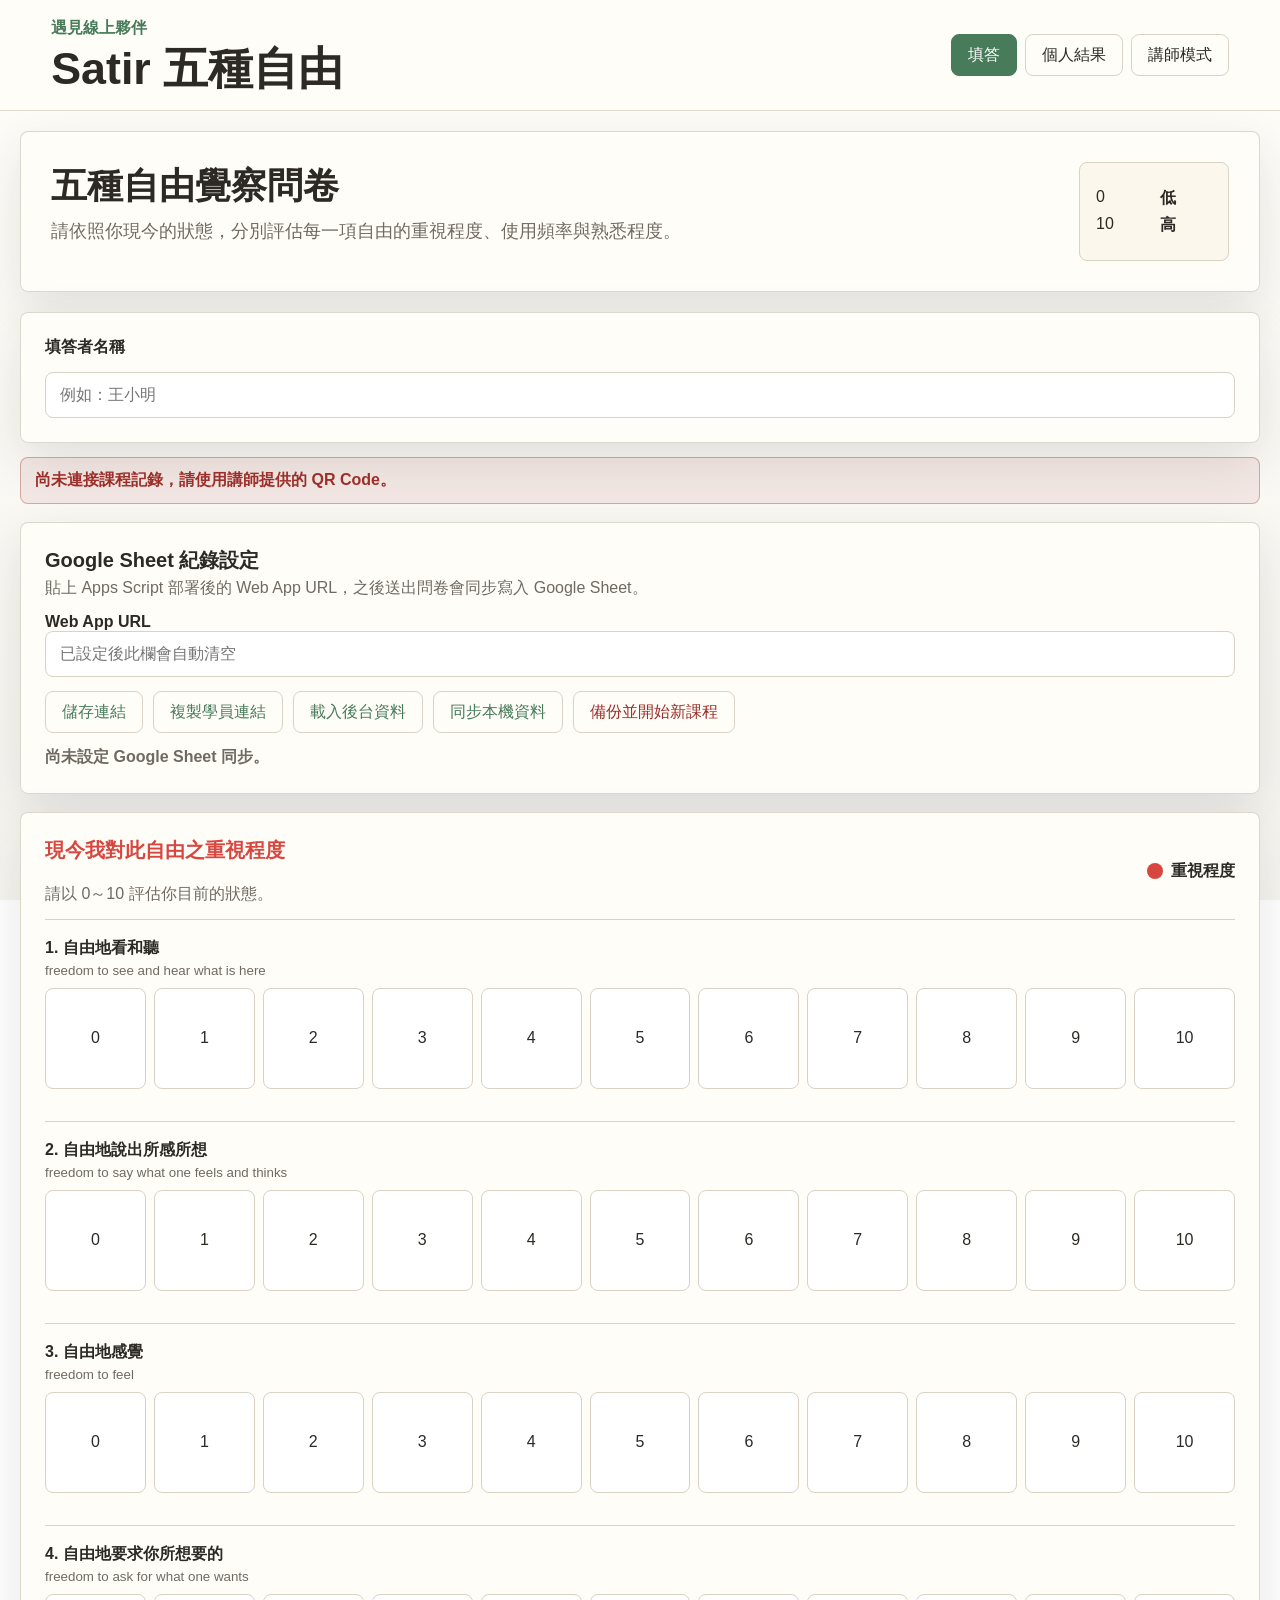
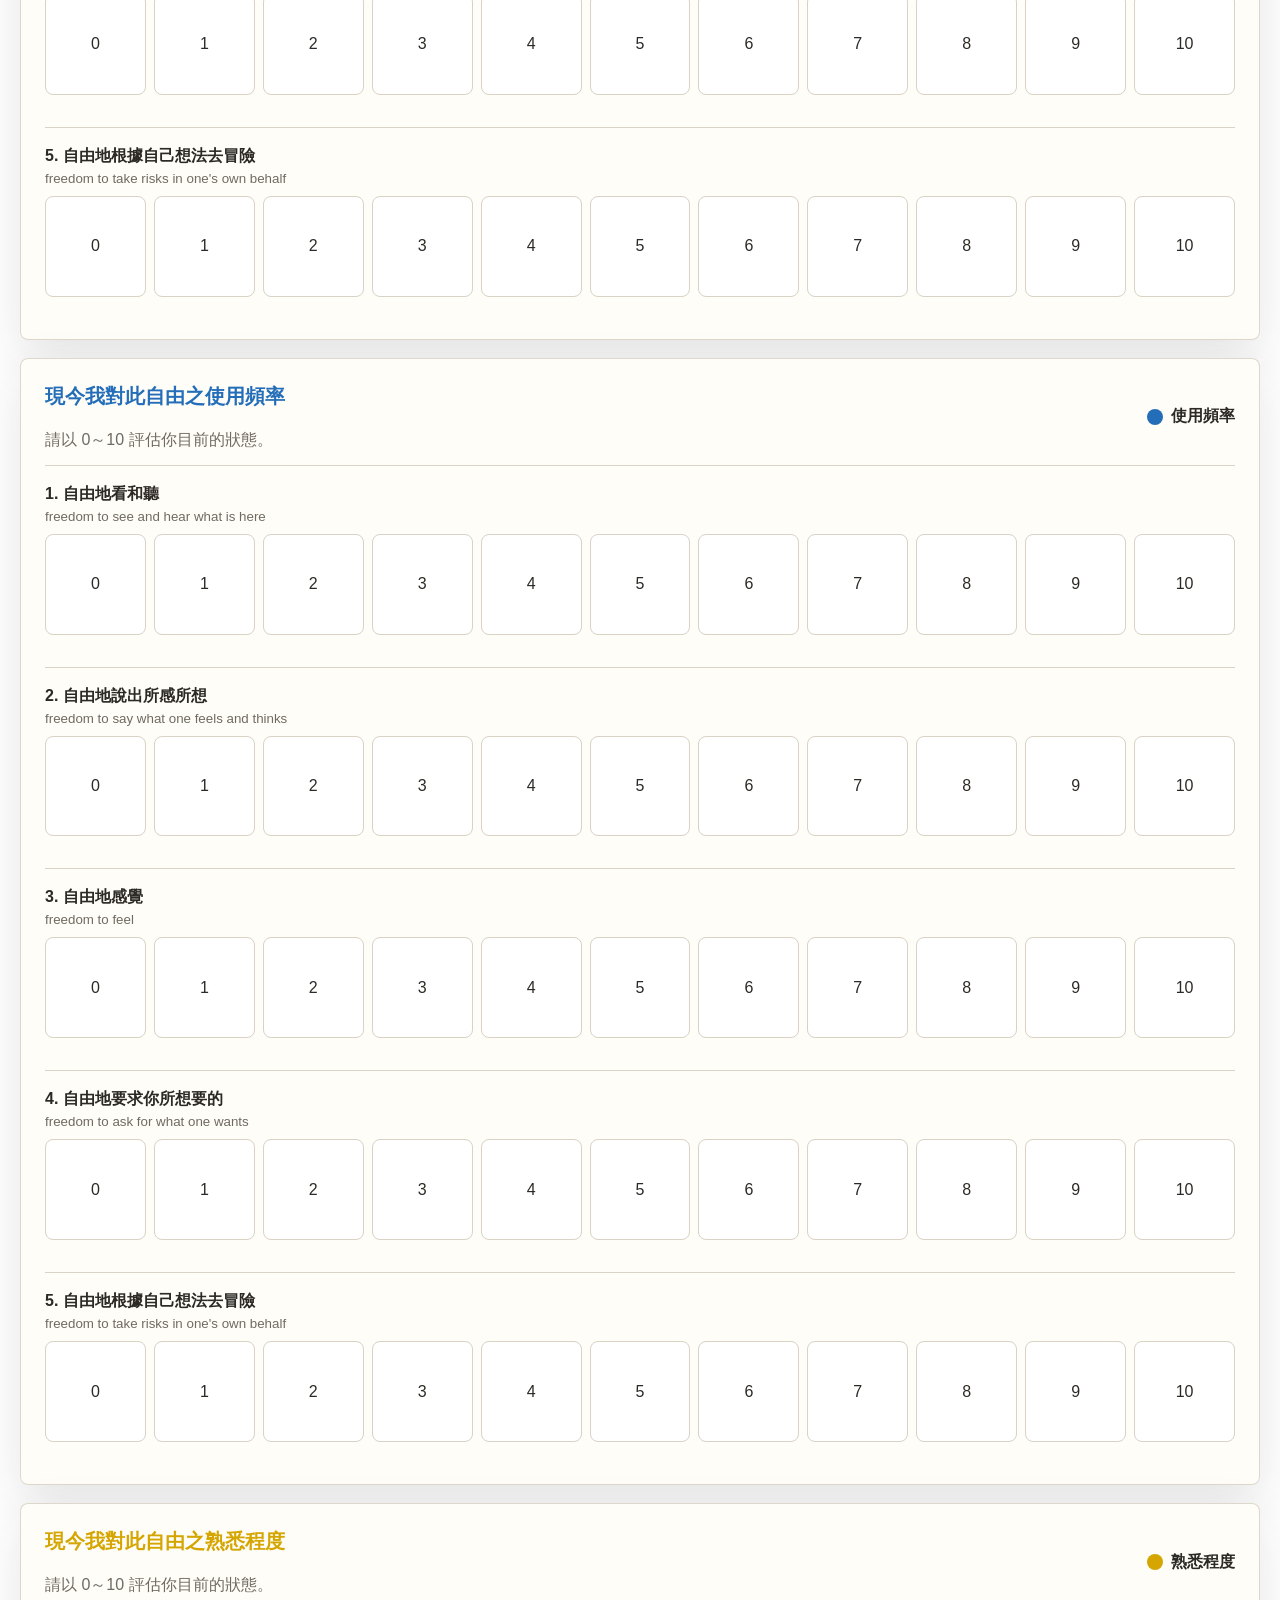
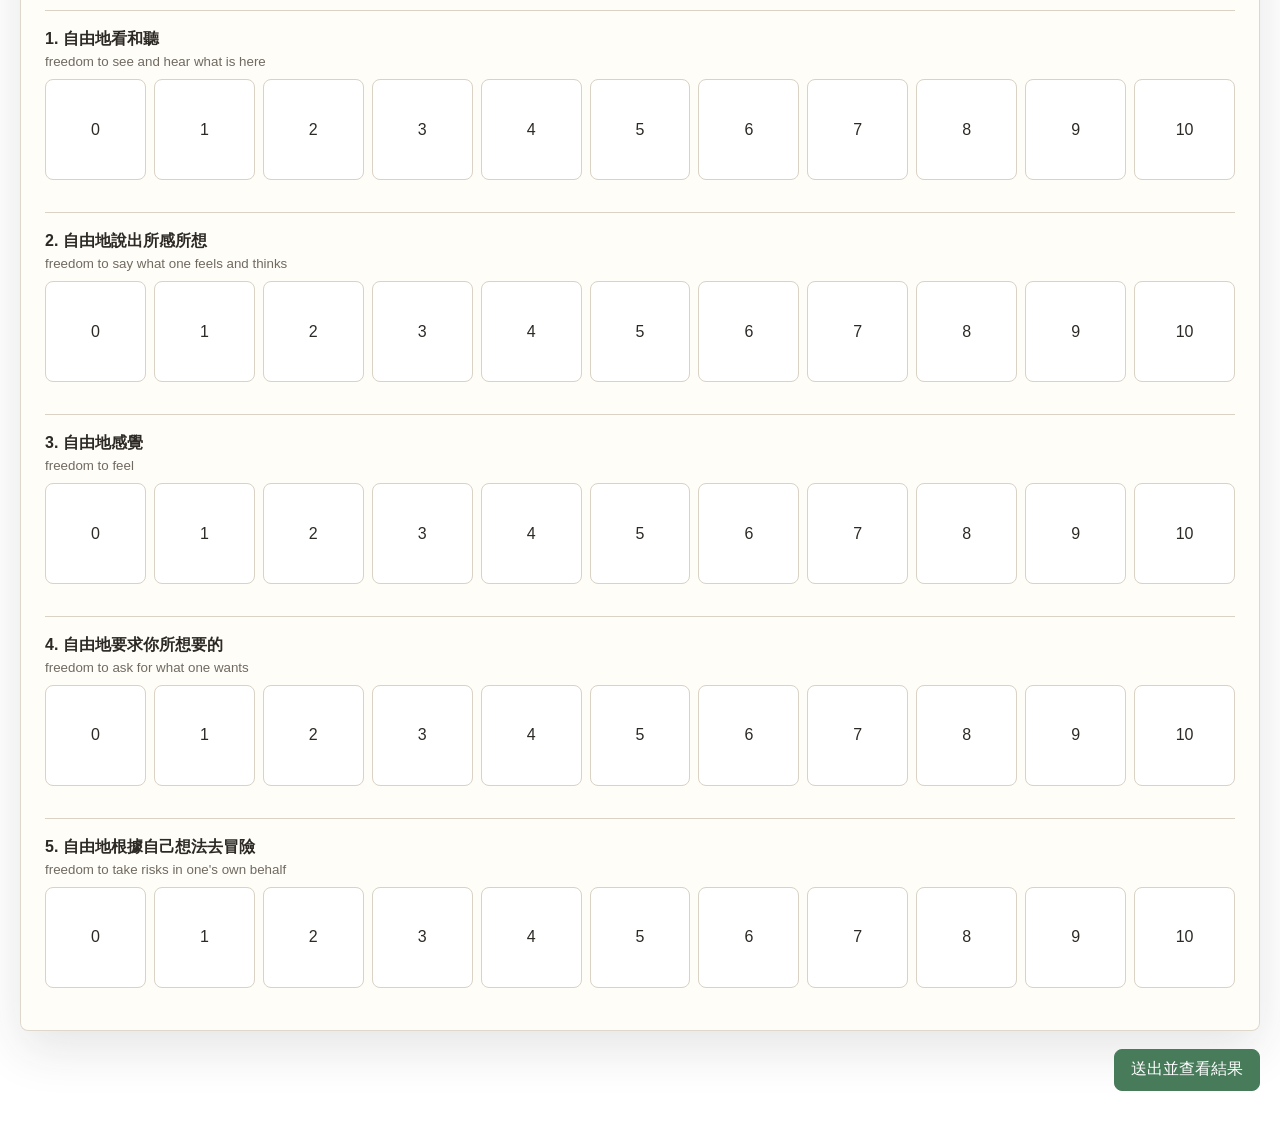
==== commit fd1ea0d7: "Load instructor results from Google Sheet" ====
--- a/index.html
+++ b/index.html
@@ -55,6 +55,7 @@
           <div class="sync-actions">
             <button type="button" id="saveEndpointButton" class="secondary">儲存連結</button>
             <button type="button" id="copyStudentLinkButton" class="secondary">複製學員連結</button>
+            <button type="button" id="loadSheetButton" class="secondary">載入後台資料</button>
             <button type="button" id="syncAllButton" class="secondary">同步本機資料</button>
             <button type="button" id="archiveCourseButton" class="danger">備份並開始新課程</button>
           </div>
--- a/styles.css
+++ b/styles.css
@@ -120,6 +120,14 @@
   display: none;
 }
 
+body.student-mode #instructorModeButton {
+  display: none;
+}
+
+body.student-mode .sync-card {
+  display: none;
+}
+
 .secondary {
   color: var(--green);
 }
